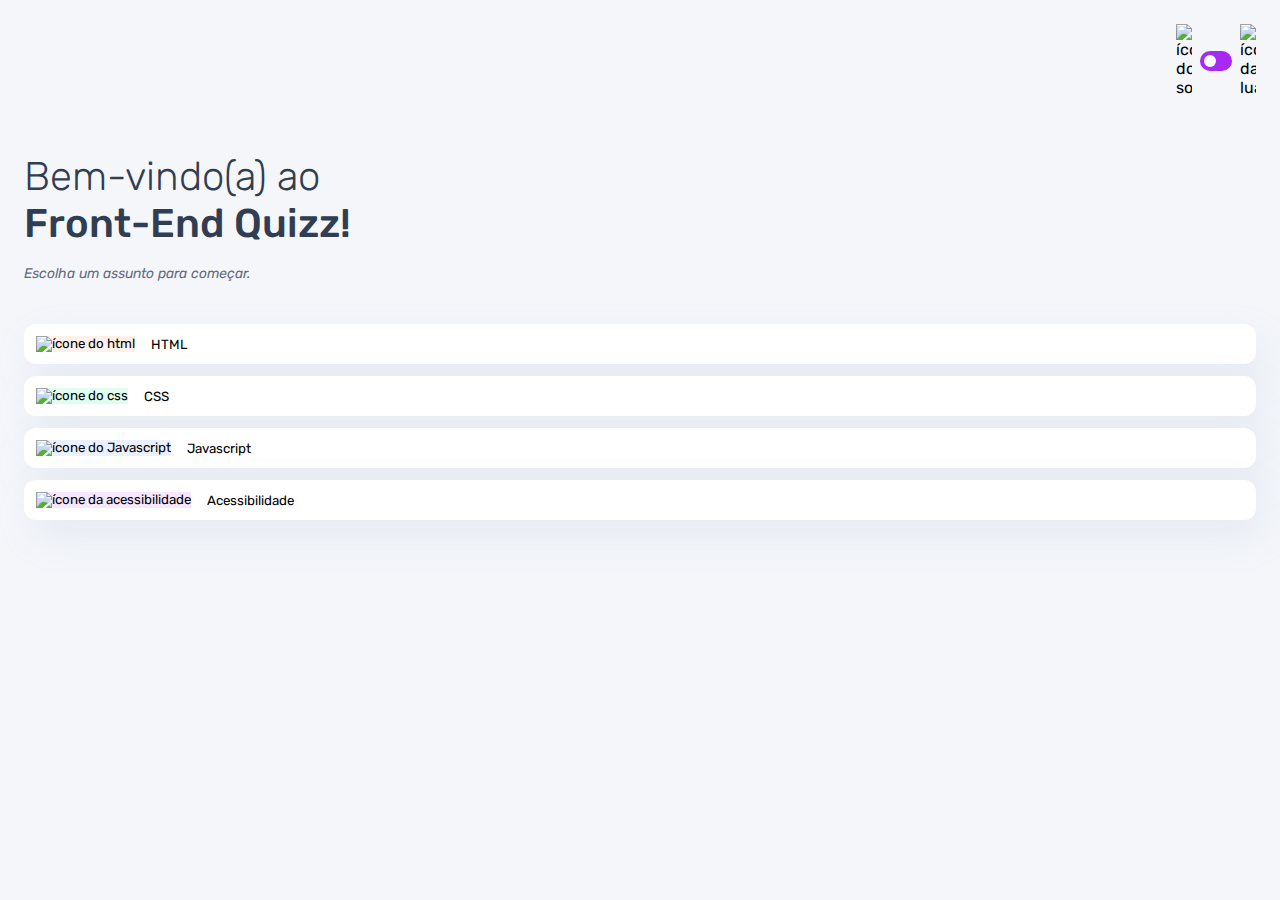
==== index.html @ 52d935bc "primeira parte da estilização dos botões de assunto" ====
<!DOCTYPE html>
<html lang="en">
<head>
    <meta charset="UTF-8">
    <meta name="viewport" content="width=device-width, initial-scale=1.0">
    <link rel="preconnect" href="https://fonts.googleapis.com">
    <link rel="preconnect" href="https://fonts.gstatic.com" crossorigin>
    <link href="https://fonts.googleapis.com/css2?family=Rubik:ital,wght@0,300..900;1,300..900&display=swap" rel="stylesheet">
    <link rel="stylesheet" href="style.css">
    <title>Document</title>
</head>
<body>
    <header>
        <div class="tema">
            <img src="./assets/images/icon-sun-dark.svg" alt="ícone do sol">
            <button>
                <div>
                </div>
            </button>
            <img src="./assets/images/icon-moon-dark.svg" alt="ícone da lua">
        </div>
    </header>

    <main>
        <section class="boas_vindas">
            <h1> Bem-vindo(a) ao <br> 
                <strong>Front-End Quizz!</strong> 
            </h1>
            <p>Escolha um assunto para começar. </p>
        </section>

        <section class="assuntos">
            <button class="botao_html">
                <div>
                    <img src="./assets/images/icon-html.svg" alt="ícone do html">
                </div>
                HTML
            </button>

            <button class="botao_css">
                <div>
                    <img src="./assets/images/icon-css.svg" alt="ícone do css">
                </div>
                CSS
            </button>

            <button class="botao_javascript">
                <div>
                    <img src="./assets/images/icon-js.svg" alt="ícone do Javascript">
                </div>
                Javascript
            </button>

            <button class="botao_acessibilidade">
                <div>
                    <img src="./assets/images/icon-accessibility.svg" alt="ícone da acessibilidade">
                </div>
                Acessibilidade
            </button>
        </section>

    </main>
</body>
</html>
---- style.css ----
* {
    margin: 0;
    padding: 0;
    box-sizing: border-box;
    font-family: "Rubik", sans-serif;
    -webkit-font-smoothing: antialiased;
}

:root {
    --bg-color: #f4f6fa;
    --bg-mobile: url(./assets/images/pattern-background-mobile-light.svg);
    --button-bg: #fff;
    --bg-html: #fff1e9;
    --bg-css:#e0fdef;
    --bg-javascript:#ebf0ff;
    --bg-acessibilidade: #f6e7ff;
    --purple: #a729f5;
    --white: #fff;
    --primary-text-color: #313e51;
    --secondary-text-color: #626c7f;
    --shadow: 8px 16px 40px 0px rgba(143, 160, 193, 0.14);
}

body {
    height: 100svh;
    background: var(--bg-mobile) var(--bg-color);
    background-repeat: no-repeat;
    background-size: cover;
}

header {
    padding: 16px 24px;
    display: flex;
    justify-content: flex-end;
}

.tema {
    padding:8px 0;
    display: flex;
    align-items: center;
    gap: 8px;
}

.tema img {
    width: 16px;
}

.tema button {
    height: 20px;
    width: 32px;
    background: var(--purple);
    border: 0;
    border-radius: 999px;
    padding: 4px;

}

.tema button div {
    background: var(--white);
    width: 12px;
    height: 12px;
    border-radius: 999px;
}

main {
    padding: 32px 24px;

}
.boas_vindas{
    margin-bottom: 40px;
}

.boas_vindas h1 {
    font-size: 40px;
    font-weight: 300;
    color: var(--primary-text-color);
    margin-bottom: 16px;
    
}
.boas_vindas h1 strong{
    font-weight: 500;
}

.boas_vindas p {
    color: var(--secondary-text-color);
    font-size: 14px;
    line-height: 150%;
    font-style: italic;
}

.assuntos {
    display: flex;
    flex-direction: column ;
    gap: 12px;
}

.assuntos button {
    border: none;
    background: var(--button-bg);
    display: flex;
    align-items: center;
    gap:16px;
    padding: 12px;
    border-radius: 12px;
    box-shadow: var(--shadow);
}
.botao_html div {
    background: var(--bg-html);

}
.botao_css div {
    background:var(--bg-css) ;
    
}
.botao_javascript div {
    background: var(--bg-javascript);
    
}
.botao_acessibilidade div {
    background: var(--bg-acessibilidade);
    
}
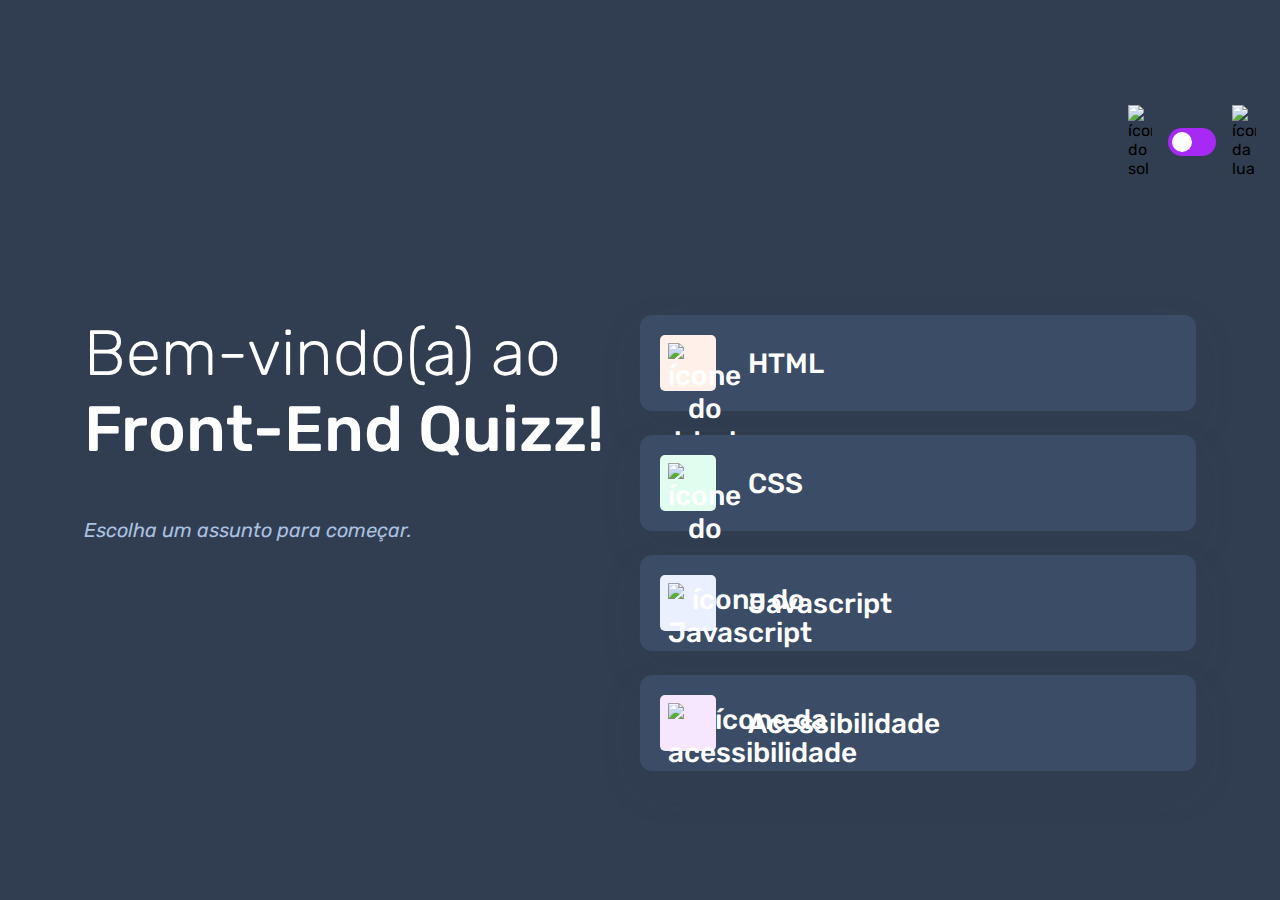
==== commit f2cf11f7: "adaptação das cores para o tema escuro" ====
--- a/index.html
+++ b/index.html
@@ -9,7 +9,7 @@
     <link rel="stylesheet" href="style.css">
     <title>Document</title>
 </head>
-<body>
+<body class="escuro">
     <header>
         <div class="tema">
             <img src="./assets/images/icon-sun-dark.svg" alt="ícone do sol">
--- a/style.css
+++ b/style.css
@@ -18,7 +18,21 @@
     --white: #fff;
     --primary-text-color: #313e51;
     --secondary-text-color: #626c7f;
-    --shadow: 8px 16px 40px 0px rgba(143, 160, 193, 0.14);
+    --shadow: 0px 16px 40px 0px rgba(143, 160, 193, 0.14);
+    --bg-desktop: url(./assets/images/pattern-background-desktop-light.svg);
+}
+
+body.escuro {
+    --bg-mobile: url(./assets/images/pattern-background-mobile-dark.svg);
+    --bg-desktop: url(./assets/images/pattern-background-desktop-dark.svg);
+    --bg-color: #313e51;
+    --primary-text-color: #fff;
+    --secondary-text-color: #abc1e1;
+    --button-bg: #3b4d66;
+    --shadow: 0px 16px 40px 0px rgba(49, 62, 81, 0.14);
+
+
+}
 }
 
 body {
@@ -103,7 +117,21 @@
     padding: 12px;
     border-radius: 12px;
     box-shadow: var(--shadow);
-}
+    font-size: 18px;
+    font-weight: 500;
+    color: var(--primary-text-color);
+}
+.assuntos button div {
+    width: 40px;
+    height: 40px;
+    padding: 5px;
+    border-radius: 5px;
+}
+.assuntos button img {
+    width: 100%;
+
+}
+
 .botao_html div {
     background: var(--bg-html);
 
@@ -119,4 +147,64 @@
 .botao_acessibilidade div {
     background: var(--bg-acessibilidade);
     
+}
+
+@media(min-width:1100px){
+    body {
+        background: var(--bg-desktop) var(--bg-color);
+        background-size: cover;
+        background-repeat: no-repeat;
+
+    }
+    header {
+        margin-block: 81px;
+    }
+    .tema {
+        gap: 16px;
+    }
+    .tema img {
+        width: 24px;
+    }
+
+    .tema button {
+        width: 48px;
+        height: 28px;
+    }
+
+    .tema button div {
+        width: 20px;
+        height: 20px;
+    }
+
+    main {
+        display: flex;
+        max-width: 1160px;
+        margin-inline: auto;
+    }
+    section {
+        width: 100%;
+    }
+
+    .boas_vindas h1 {
+        font-size: 64px;
+        margin-bottom: 48px;
+
+    }
+    .boas_vindas p {
+        font-size: 20px;
+    }
+    .assuntos {
+        gap: 24px;
+    }
+    .assuntos button {
+        font-size: 28px;   
+        padding: 20px;
+        gap: 32px;
+    }
+    .assuntos button div {
+        width: 56px;
+        height: 56px;
+        padding: 8px;
+    }
+
 }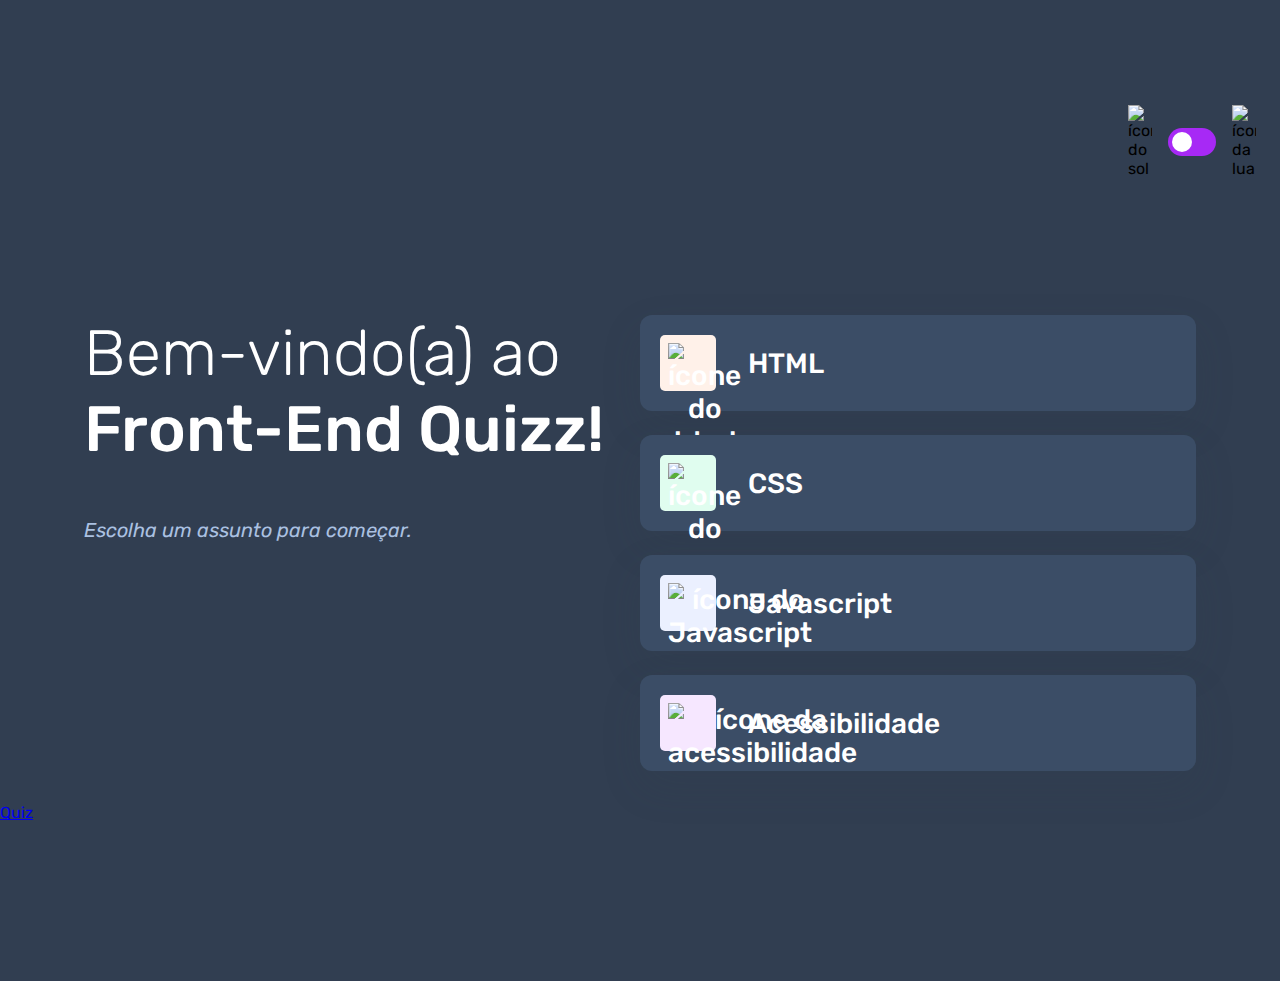
==== commit 46baf969: "criação da pagina do quiz" ====
--- a/index.html
+++ b/index.html
@@ -60,5 +60,7 @@
         </section>
 
     </main>
+
+    <a href="./pages/quiz/quiz.html">Quiz</a>
 </body>
 </html>--- a/style.css
+++ b/style.css
@@ -33,7 +33,6 @@
 
 
 }
-}
 
 body {
     height: 100svh;
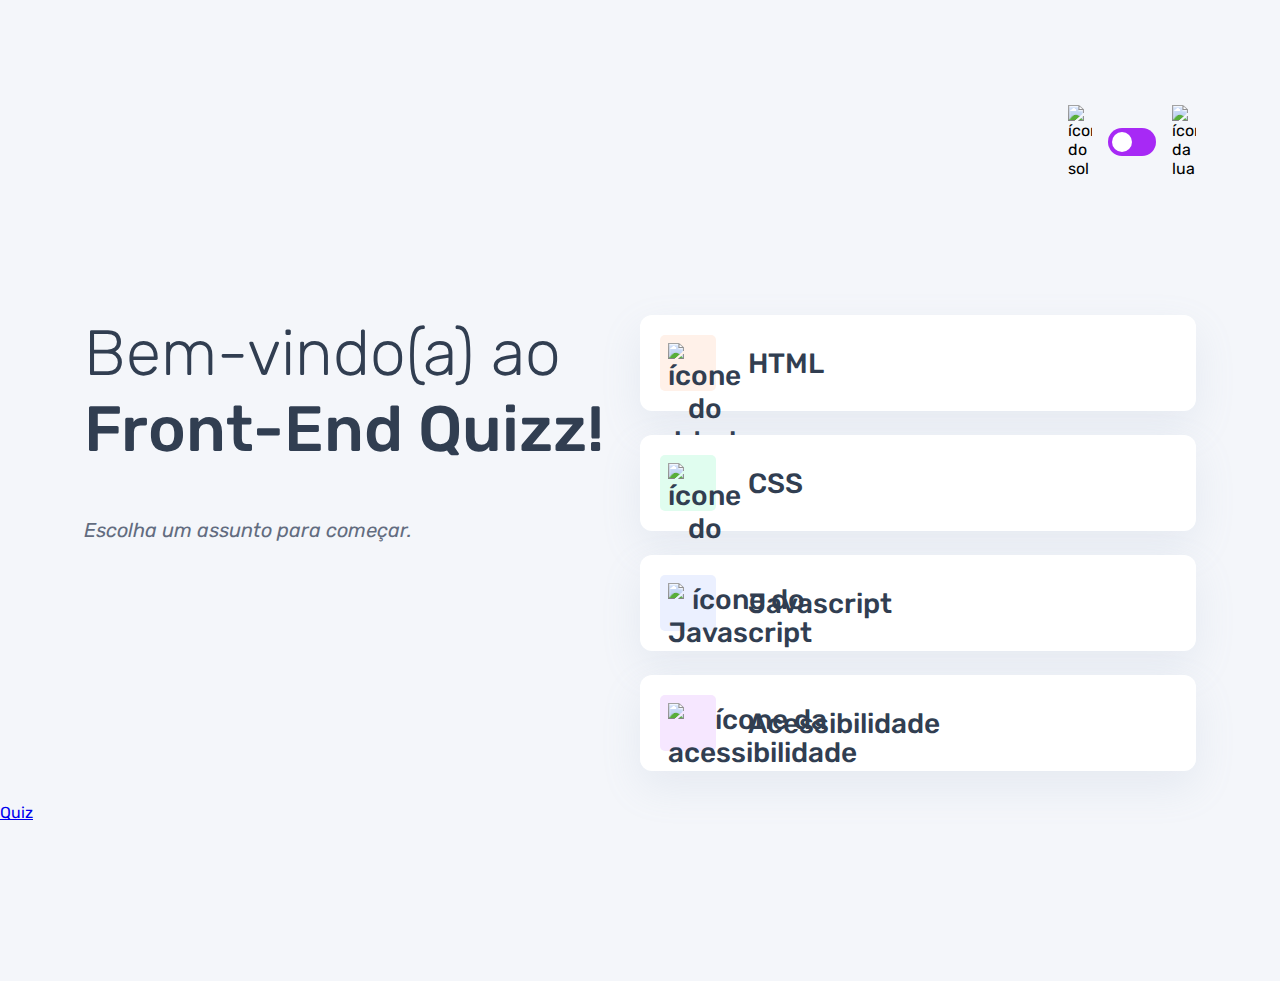
==== commit 5b9861d1: "primeiros ajustes do tema no javascript" ====
--- a/index.html
+++ b/index.html
@@ -7,9 +7,10 @@
     <link rel="preconnect" href="https://fonts.gstatic.com" crossorigin>
     <link href="https://fonts.googleapis.com/css2?family=Rubik:ital,wght@0,300..900;1,300..900&display=swap" rel="stylesheet">
     <link rel="stylesheet" href="style.css">
+    <script src="./script.js" defer> </script>
     <title>Document</title>
 </head>
-<body class="escuro">
+<body>
     <header>
         <div class="tema">
             <img src="./assets/images/icon-sun-dark.svg" alt="ícone do sol">
--- a/style.css
+++ b/style.css
@@ -45,6 +45,8 @@
     padding: 16px 24px;
     display: flex;
     justify-content: flex-end;
+    max-width: 1160px;
+    margin-inline: auto;
 }
 
 .tema {
@@ -65,6 +67,7 @@
     border: 0;
     border-radius: 999px;
     padding: 4px;
+    display: flex;
 
 }
 
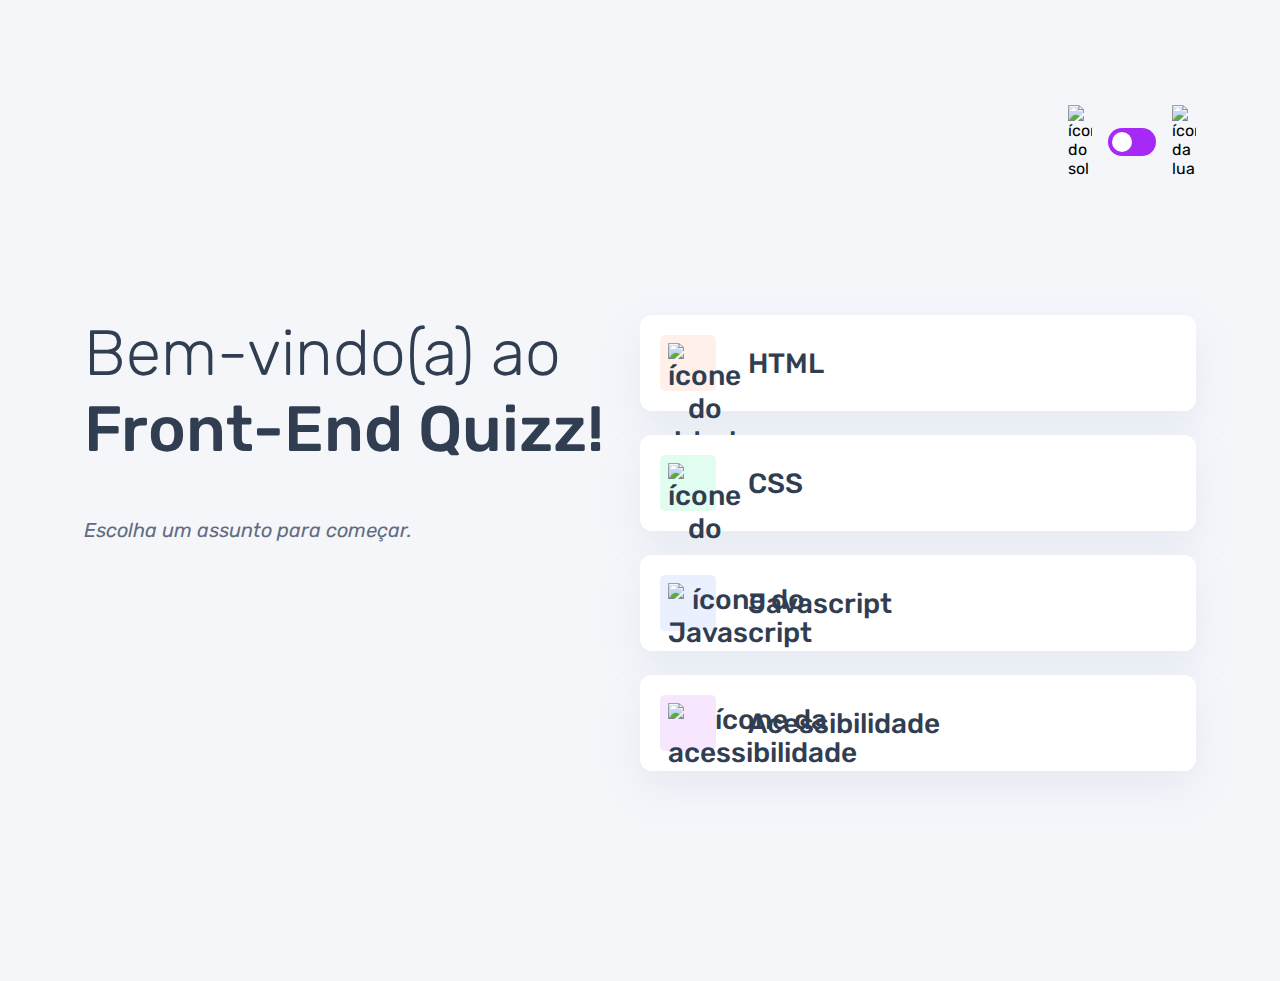
==== commit c171f30e: "adicionada a função para escolher o tema do quiz no index.html" ====
--- a/index.html
+++ b/index.html
@@ -7,7 +7,7 @@
     <link rel="preconnect" href="https://fonts.gstatic.com" crossorigin>
     <link href="https://fonts.googleapis.com/css2?family=Rubik:ital,wght@0,300..900;1,300..900&display=swap" rel="stylesheet">
     <link rel="stylesheet" href="style.css">
-    <script src="./script.js" defer> </script>
+    <script src="./script.js" type="module" defer> </script>
     <title>Document</title>
 </head>
 <body>
@@ -62,6 +62,5 @@
 
     </main>
 
-    <a href="./pages/quiz/quiz.html">Quiz</a>
 </body>
 </html>--- a/style.css
+++ b/style.css
@@ -68,6 +68,7 @@
     border-radius: 999px;
     padding: 4px;
     display: flex;
+    cursor: pointer;
 
 }
 
@@ -122,6 +123,7 @@
     font-size: 18px;
     font-weight: 500;
     color: var(--primary-text-color);
+    cursor: pointer;
 }
 .assuntos button div {
     width: 40px;
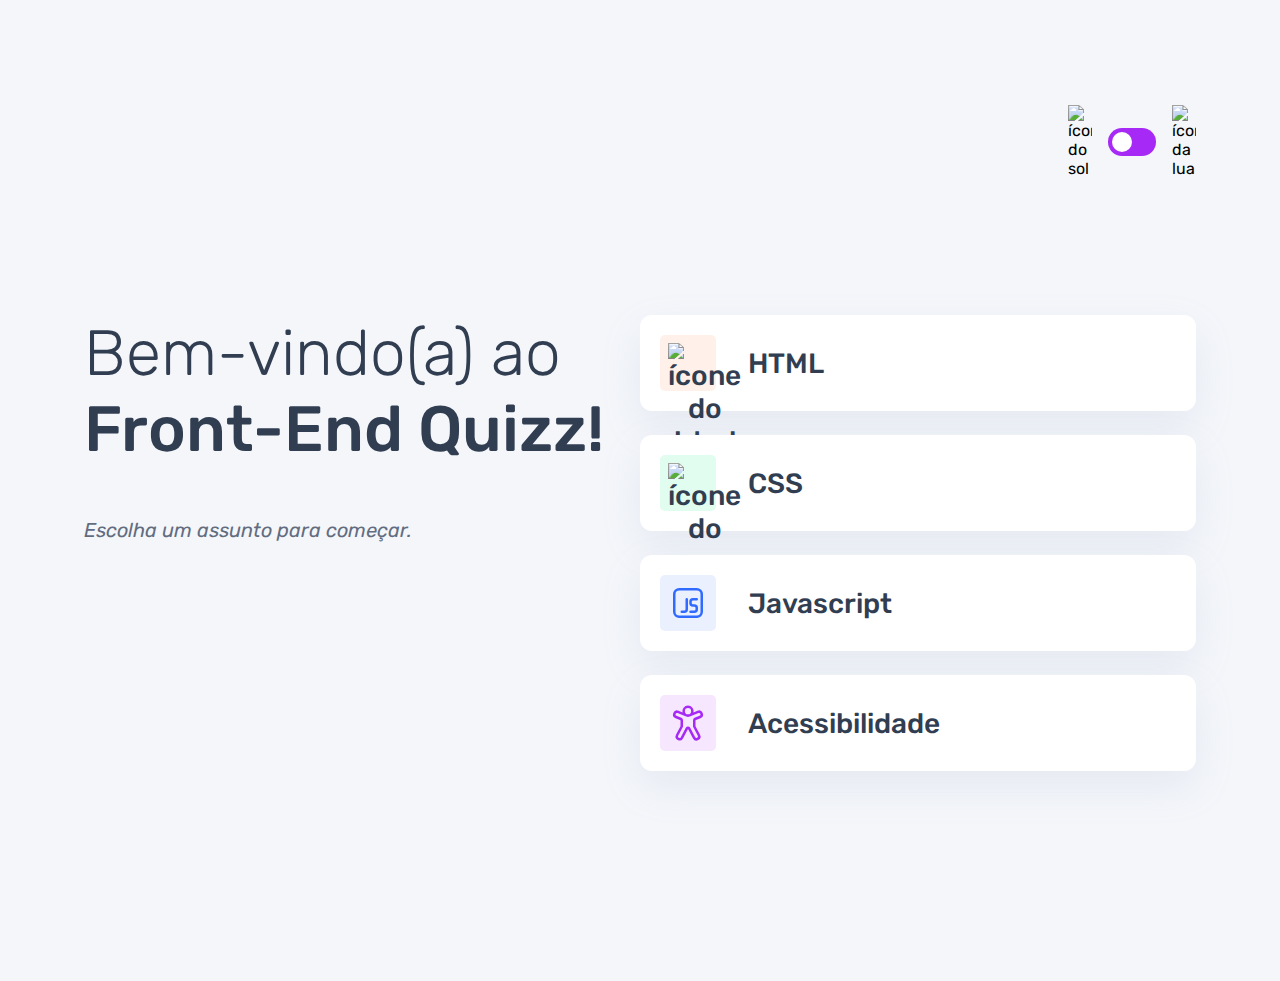
==== commit b288debb: "alteração dinâmica do assunto da página" ====
--- a/index.html
+++ b/index.html
@@ -47,14 +47,14 @@
 
             <button class="botao_javascript">
                 <div>
-                    <img src="./assets/images/icon-js.svg" alt="ícone do Javascript">
+                    <img src="./assets/images/icon-javascript.svg" alt="ícone do Javascript">
                 </div>
                 Javascript
             </button>
 
             <button class="botao_acessibilidade">
                 <div>
-                    <img src="./assets/images/icon-accessibility.svg" alt="ícone da acessibilidade">
+                    <img src="./assets/images/icon-acessibilidade.svg" alt="ícone da acessibilidade">
                 </div>
                 Acessibilidade
             </button>
